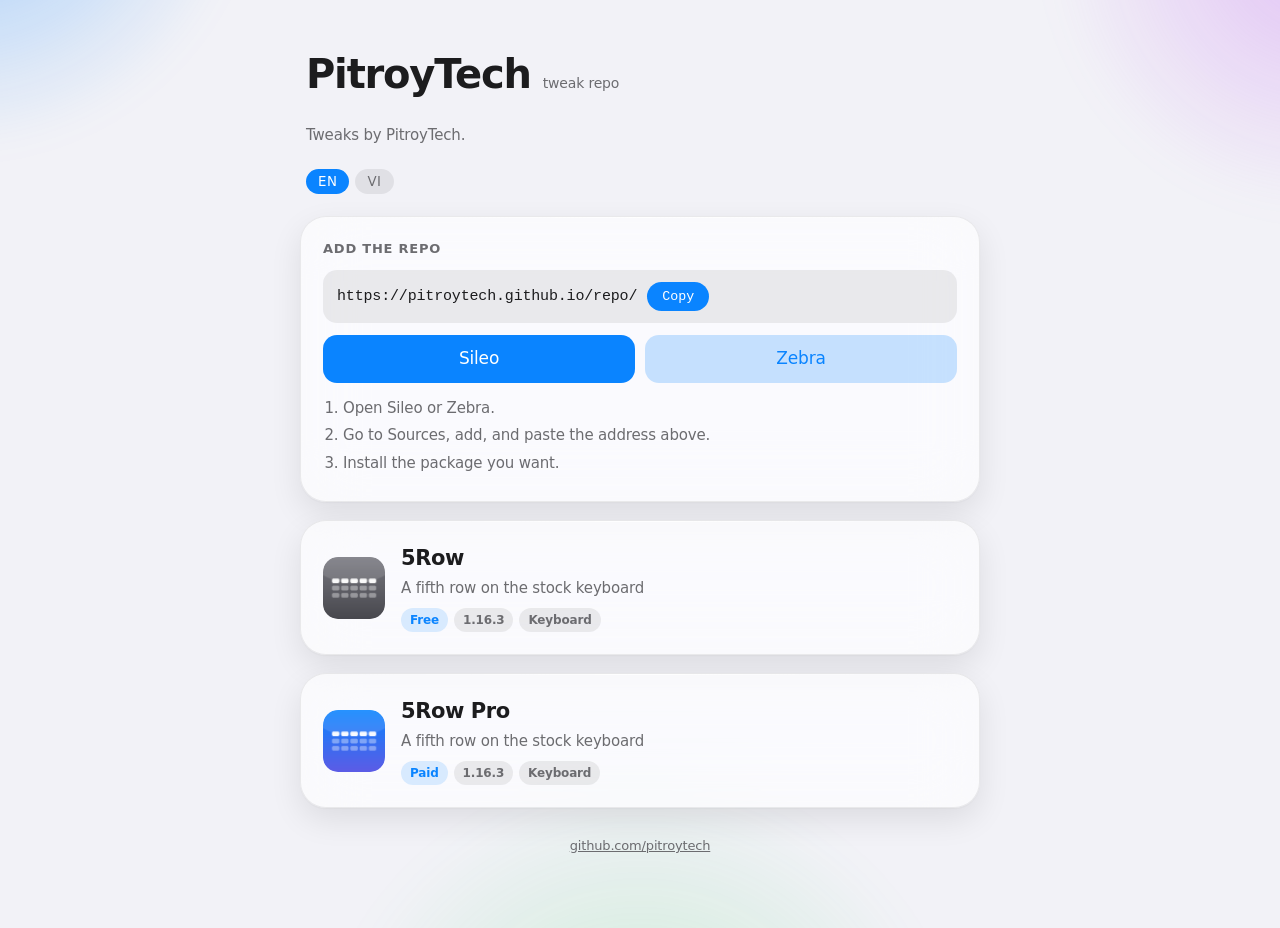
==== index.html @ bf1786ff "Add to Sileo and Add to Zebra buttons; drop the JSON depiction dinhno12313's repo renders well in bo" ====
<!DOCTYPE html>
<html lang="en">
<head>
<meta charset="utf-8">
<meta name="viewport" content="width=device-width, initial-scale=1, viewport-fit=cover">
<title>PitroyTech</title>
<meta name="description" content="Kho tweak miễn phí của PitroyTech.">
<meta name="theme-color" content="#f2f2f7" media="(prefers-color-scheme: light)">
<meta name="theme-color" content="#000000" media="(prefers-color-scheme: dark)">
<link rel="stylesheet" href="style.css">
</head>
<body>
<div class="wrap">

  <header class="masthead">
    <h1>PitroyTech</h1>
    <span class="by" id="kind"></span>
    <p class="lede"></p>
    <div id="lang" class="lang"></div>
  </header>

  <section class="glass card">
    <h3 id="addsrc"></h3>
    <div class="source">
      <span id="src">https://pitroytech.github.io/repo/</span>
      <button class="copy" id="copy" type="button"></button>
    </div>
    <div class="addbtns">
      <a class="addbtn" id="addsileo" href="#">Sileo</a>
      <a class="addbtn" id="addzebra" href="#">Zebra</a>
    </div>
    <ol class="steps" id="steps"></ol>
  </section>

  <div id="list"></div>

  <footer>
    <a href="https://github.com/pitroytech">github.com/pitroytech</a>
  </footer>

</div>

<script>
// Một tệp dữ liệu, hai trang đọc chung.
//
// Trang chủ và trang chi tiết cùng đọc packages.json, nên thêm một gói là sửa
// một chỗ. Chép tay nội dung sang hai trang HTML là cách chắc chắn để hai nơi
// nói hai phiên bản khác nhau.
const escape = (s) => String(s).replace(/[&<>"']/g,
  (c) => ({'&':'&amp;','<':'&lt;','>':'&gt;','"':'&quot;',"'":'&#39;'}[c]));

// Chọn ngôn ngữ một lần, dùng cho cả trang.
//
// Mọi trường hiển thị nay là {vi, en}. Một hàm đọc duy nhất, để không có chỗ
// nào quên rồi in ra `[object Object]` — thứ chỉ lộ ra trên máy người đọc.
const SCHEMA = 5;   // tăng khi ĐỔI hình dạng packages.json
const LANGS = ['en', 'vi'];

// Mặc định tiếng Anh, kể cả khi trình duyệt đặt tiếng Việt.
//
// Tweak này bán ra quốc tế, nên người lạ mở trang phải đọc được ngay; người
// Việt bấm một nút. Chọn theo `navigator.language` nghe có vẻ chu đáo hơn,
// nhưng nó khiến trang hiện hai thứ tiếng khác nhau cho hai người cùng đọc
// một link — và ảnh chụp trong bài giới thiệu sẽ không khớp trang họ thấy.
function pickLang() {
    const saved = localStorage.getItem('lang');
    return LANGS.includes(saved) ? saved : 'en';
}
let LANG = pickLang();
const t = (v) => (v && typeof v === 'object' && !Array.isArray(v)) ? (v[LANG] ?? v.en ?? '') : v;

// Nhãn cố định của trang. Song ngữ nửa vời — nội dung đổi mà khung không đổi —
// đọc khó hơn một ngữ, nên khung đi cùng nội dung.
const UI = {
    vi: { all: 'Tất cả gói', addSource: 'Thêm nguồn', copy: 'Sao chép',
          copied: 'Đã chép', manual: 'Chép tay', details: 'Chi tiết',
          kind: 'kho tweak', id: 'Mã gói', version: 'Phiên bản', section: 'Mục',
          compat: 'Tương thích', source: 'Nguồn',
          steps: ['Mở Sileo hoặc Zebra.',
                  'Sang mục Nguồn, bấm thêm, dán địa chỉ trên.',
                  'Tải gói bạn muốn.'],
          missing: 'Không có gói nào mang mã đó.',
          failed: 'Không đọc được danh sách gói.' },
    en: { all: 'All packages', addSource: 'Add the repo', copy: 'Copy',
          copied: 'Copied', manual: 'Select it', details: 'Details',
          kind: 'tweak repo', id: 'Identifier', version: 'Version', section: 'Section',
          compat: 'Compatibility', source: 'Links',
          steps: ['Open Sileo or Zebra.',
                  'Go to Sources, add, and paste the address above.',
                  'Install the package you want.'],
          missing: 'No package with that identifier.',
          failed: 'Could not load the package list.' },
};
const u = (k) => UI[LANG][k];

function langSwitch(render) {
    const bar = document.getElementById('lang');
    if (!bar) return;
    bar.innerHTML = LANGS.map((l) =>
        `<button type="button" data-l="${l}"${l === LANG ? ' class="on"' : ''}>${l.toUpperCase()}</button>`
    ).join('');
    bar.querySelectorAll('button').forEach((b) => b.addEventListener('click', () => {
        LANG = b.dataset.l;
        localStorage.setItem('lang', LANG);
        document.documentElement.lang = LANG;
        langSwitch(render);
        render();
    }));
    document.documentElement.lang = LANG;
}


fetch('packages.json?v=' + SCHEMA)
  .then((r) => r.json())
  .then((data) => {
    document.getElementById('src').textContent = data.repo.url;
    // Hai trình quản lý, hai lược đồ URL. Máy nào không cài thì nút đơn giản
    // không mở được gì — không có cách nào dò từ trang web, và một nút xám vì
    // đoán sai còn tệ hơn một nút bấm không ăn.
    document.getElementById('addsileo').href = 'sileo://source/' + data.repo.url;
    document.getElementById('addzebra').href = 'zbra://sources/add/' + data.repo.url;
    const render = () => {
      document.querySelector('.lede').textContent = t(data.repo.description);
      document.getElementById('kind').textContent = u('kind');
      document.getElementById('addsrc').textContent = u('addSource');
      document.getElementById('copy').textContent = u('copy');
      document.getElementById('steps').innerHTML =
        u('steps').map((x) => `<li>${escape(x)}</li>`).join('');
      document.getElementById('list').innerHTML = data.packages.map((p) => `
      <a class="glass card pkg" href="package.html?id=${encodeURIComponent(p.id)}">
        <div class="pkg-top">
          <img class="glyph" src="${escape(p.icon)}" alt="" width="62" height="62">
          <span>
            <h2>${escape(p.name)}</h2>
            <p>${escape(t(p.tagline))}</p>
            <span class="badges">
              <span class="badge">${escape(t(p.price))}</span>
              <span class="badge plain">${escape(p.version)}</span>
              <span class="badge plain">${escape(p.section)}</span>
            </span>
          </span>
        </div>
      </a>`).join('');
    };
    langSwitch(render);
    render();
  })
  .catch(() => {
    document.getElementById('list').innerHTML =
      `<div class="glass card"><p>${escape(u('failed'))}</p></div>`;
  });

document.getElementById('copy').addEventListener('click', async (event) => {
  const button = event.currentTarget;
  const text = document.getElementById('src').textContent;
  try {
    await navigator.clipboard.writeText(text);
    button.textContent = u('copied');
  } catch (error) {
    // Safari từ chối clipboard ở ngữ cảnh không an toàn. Bôi đen để người
    // dùng tự chép, thay vì một nút bấm không làm gì và không nói gì.
    const range = document.createRange();
    range.selectNodeContents(document.getElementById('src'));
    const selection = getSelection();
    selection.removeAllRanges();
    selection.addRange(range);
    button.textContent = u('manual');
  }
  setTimeout(() => { button.textContent = u('copy'); }, 2000);
});
</script>
</body>
</html>
---- style.css ----
/* Liquid Glass, kiểu iOS 26/27.
 *
 * Kính chỉ ra kính khi có thứ gì đó ở SAU nó để khúc xạ. Nên nền là vài vầng
 * màu mờ, và thẻ thì trong mờ chứ không phải xám đặc — một thẻ xám trên nền
 * phẳng chỉ là thẻ bo góc.
 *
 * Không CDN, không font tải về: trang này phục vụ từ GitHub Pages và phải mở
 * được cả khi mạng chặn thứ khác. Chữ dùng font hệ thống, vốn đã là SF trên
 * máy Apple — thứ người dùng jailbreak gần như chắc chắn đang dùng.
 */

:root {
    color-scheme: light dark;

    --bg: #f2f2f7;
    --ink: #1c1c1e;
    --ink-dim: #6c6c70;
    --glass: rgba(255, 255, 255, 0.62);
    --glass-edge: rgba(255, 255, 255, 0.85);
    --glass-line: rgba(0, 0, 0, 0.07);
    --tint: #0a84ff;
    --shadow: 0 1px 2px rgba(0, 0, 0, .04), 0 12px 32px rgba(0, 0, 0, .09);
    --radius: 26px;
}

@media (prefers-color-scheme: dark) {
    :root {
        --bg: #000;
        --ink: #f5f5f7;
        --ink-dim: #98989d;
        --glass: rgba(28, 28, 30, 0.58);
        --glass-edge: rgba(255, 255, 255, 0.14);
        --glass-line: rgba(255, 255, 255, 0.09);
        --shadow: 0 1px 2px rgba(0, 0, 0, .5), 0 16px 40px rgba(0, 0, 0, .55);
    }
}

* { box-sizing: border-box; }

html { -webkit-text-size-adjust: 100%; }

body {
    margin: 0;
    min-height: 100vh;
    background: var(--bg);
    color: var(--ink);
    font: 400 17px/1.5 -apple-system, BlinkMacSystemFont, "SF Pro Text",
          system-ui, "Segoe UI", Roboto, sans-serif;
    letter-spacing: -0.01em;
    overflow-x: hidden;
}

/* Ba vầng màu sau lớp kính. Cố định, không animation: trang này để đọc, và
 * một nền động sau chữ làm chữ khó đọc hơn chứ không đẹp hơn. */
body::before {
    content: "";
    position: fixed;
    inset: -20vmax;
    z-index: -1;
    background:
        radial-gradient(38vmax 38vmax at 12% 8%,  rgba(10, 132, 255, .38), transparent 60%),
        radial-gradient(34vmax 34vmax at 88% 14%, rgba(191, 90, 242, .32), transparent 62%),
        radial-gradient(42vmax 42vmax at 50% 96%, rgba(48, 209, 88, .22), transparent 60%);
    filter: blur(18px);
}

.wrap {
    max-width: 720px;
    margin: 0 auto;
    padding: 40px 20px 72px;
}

/* --- thanh đầu trang ------------------------------------------------- */

.masthead {
    display: flex;
    align-items: baseline;
    gap: 12px;
    flex-wrap: wrap;
    padding: 4px 6px 22px;
}

.masthead h1 {
    margin: 0;
    font-size: 40px;
    font-weight: 700;
    letter-spacing: -0.03em;
}

.masthead .by {
    font-size: 14px;
    color: var(--ink-dim);
}

.masthead .lede {
    flex-basis: 100%;
    margin: 8px 0 0;
    font-size: 15px;
    color: var(--ink-dim);
}

/* --- kính ------------------------------------------------------------- */

.glass {
    position: relative;
    background: var(--glass);
    -webkit-backdrop-filter: blur(30px) saturate(180%);
    backdrop-filter: blur(30px) saturate(180%);
    border: 1px solid var(--glass-line);
    border-radius: var(--radius);
    box-shadow: var(--shadow);
    overflow: hidden;
}

/* Vệt sáng ở mép trên. Đây là thứ làm bề mặt trông như thuỷ tinh chứ không
 * như nhựa mờ, và nó chỉ tốn một pseudo-element. */
.glass::after {
    content: "";
    position: absolute;
    inset: 0 0 auto;
    height: 1px;
    background: linear-gradient(90deg, transparent, var(--glass-edge), transparent);
    pointer-events: none;
}

.card { padding: 22px; margin-bottom: 18px; }

/* --- thẻ gói ----------------------------------------------------------- */

.pkg {
    display: block;
    color: inherit;
    text-decoration: none;
    -webkit-tap-highlight-color: transparent;
    transition: transform .22s cubic-bezier(.2, .8, .2, 1),
                box-shadow .22s cubic-bezier(.2, .8, .2, 1);
}

.pkg:hover, .pkg:focus-visible {
    transform: translateY(-2px);
    box-shadow: 0 2px 4px rgba(0, 0, 0, .05), 0 20px 46px rgba(0, 0, 0, .14);
}

.pkg:active { transform: scale(.985); }

.pkg-top { display: flex; align-items: center; gap: 16px; }

/* Icon là PNG dùng chung với Sileo, không phải hình vẽ bằng CSS.
 * Hai hình gần giống nhau ở hai nơi là hai hình sẽ lệch nhau. */
.glyph {
    flex: none;
    width: 62px;
    height: 62px;
    border-radius: 15px;
    display: block;
    box-shadow: inset 0 1px 0 rgba(255, 255, 255, .45);
}

.pkg h2 { margin: 0 0 2px; font-size: 21px; font-weight: 600; letter-spacing: -.02em; }
.pkg p  { margin: 0; font-size: 15px; color: var(--ink-dim); }

.badges { display: flex; gap: 6px; margin-top: 9px; flex-wrap: wrap; }

.badge {
    font-size: 12px;
    font-weight: 600;
    padding: 3px 9px;
    border-radius: 999px;
    background: color-mix(in srgb, var(--tint) 14%, transparent);
    color: var(--tint);
}

.badge.plain {
    background: var(--glass-line);
    color: var(--ink-dim);
}

/* --- hướng dẫn thêm nguồn --------------------------------------------- */

h3 { margin: 0 0 12px; font-size: 13px; font-weight: 600;
     letter-spacing: .06em; text-transform: uppercase; color: var(--ink-dim); }

.source {
    display: flex;
    align-items: center;
    gap: 10px;
    background: var(--glass-line);
    border-radius: 14px;
    padding: 12px 14px;
    font: 500 15px/1.3 ui-monospace, SFMono-Regular, Menlo, monospace;
    word-break: break-all;
}

button.copy {
    flex: none;
    border: 0;
    border-radius: 999px;
    padding: 7px 15px;
    font: 600 14px/1 inherit;
    font-family: inherit;
    color: #fff;
    background: var(--tint);
    cursor: pointer;
}

button.copy:active { opacity: .7; }

.steps { margin: 14px 0 0; padding-left: 20px; font-size: 15px; color: var(--ink-dim); }
.steps li { margin: 5px 0; }

/* --- trang chi tiết ---------------------------------------------------- */

.back {
    display: inline-block;
    margin-bottom: 16px;
    padding: 4px 6px;
    color: var(--tint);
    text-decoration: none;
    font-size: 16px;
}

.meta { display: grid; gap: 0; margin-top: 4px; }

.meta div {
    display: flex;
    justify-content: space-between;
    gap: 16px;
    padding: 12px 2px;
    border-top: 1px solid var(--glass-line);
    font-size: 15px;
}

.meta div span:first-child { color: var(--ink-dim); }
.meta div span:last-child  { text-align: right; }

.body p { margin: 0 0 12px; font-size: 16px; }
.body p:last-child { margin-bottom: 0; }

footer {
    margin-top: 28px;
    text-align: center;
    font-size: 13px;
    color: var(--ink-dim);
}

footer a { color: var(--ink-dim); }

/* --- khối nguồn -------------------------------------------------------- */

.srclinks { display: flex; flex-wrap: wrap; gap: 8px; }

.srclink {
    display: inline-flex;
    align-items: center;
    gap: 7px;
    padding: 8px 14px;
    border-radius: 999px;
    background: var(--glass-line);
    color: var(--ink);
    text-decoration: none;
    font-size: 15px;
    font-weight: 500;
}

.srclink:hover { background: color-mix(in srgb, var(--tint) 16%, transparent); color: var(--tint); }
.srclink svg { flex: none; }

.avail { margin: 12px 0 0; font-size: 14px; color: var(--ink-dim); }

/* --- chọn ngôn ngữ ----------------------------------------------------- */

.lang { display: flex; gap: 6px; margin: 10px 0 0; }

.lang button {
    border: 0;
    border-radius: 999px;
    padding: 5px 12px;
    font: 600 12px/1 inherit;
    font-family: inherit;
    letter-spacing: .04em;
    color: var(--ink-dim);
    background: var(--glass-line);
    cursor: pointer;
}

.lang button.on { color: #fff; background: var(--tint); }

/* --- tab Chi tiết / Nhật ký ------------------------------------------- */

.tabs {
    display: flex;
    gap: 6px;
    margin: 0 0 14px;
    padding: 4px;
    border-radius: 999px;
    background: var(--glass-line);
}

.tabs button {
    flex: 1;
    border: 0;
    border-radius: 999px;
    padding: 8px 14px;
    font: 600 14px/1 inherit;
    font-family: inherit;
    color: var(--ink-dim);
    background: transparent;
    cursor: pointer;
}

.tabs button.on {
    color: #fff;
    background: var(--tint);
}

/* Một bản phát hành trong nhật ký. */
.release + .release {
    margin-top: 20px;
    padding-top: 18px;
    border-top: 1px solid var(--glass-line);
}

.release h4 {
    display: flex;
    align-items: baseline;
    justify-content: space-between;
    gap: 12px;
    margin: 0 0 8px;
    font-size: 17px;
    font-weight: 600;
    letter-spacing: -.01em;
}

.release h4 span {
    font-size: 13px;
    font-weight: 400;
    color: var(--ink-dim);
}

.release ul { margin: 0; padding-left: 20px; }
.release li { margin: 5px 0; font-size: 15px; }

/* --- nút thêm nguồn ---------------------------------------------------- */

.addbtns { display: flex; gap: 10px; margin-top: 12px; }

.addbtn {
    flex: 1;
    padding: 11px 16px;
    border-radius: 14px;
    text-align: center;
    text-decoration: none;
    font: 600 15px/1 inherit;
    font-family: inherit;
    color: #fff;
    background: var(--tint);
    -webkit-tap-highlight-color: transparent;
}

.addbtn:active { opacity: .75; }

#addzebra { background: color-mix(in srgb, var(--tint) 22%, transparent); color: var(--tint); }
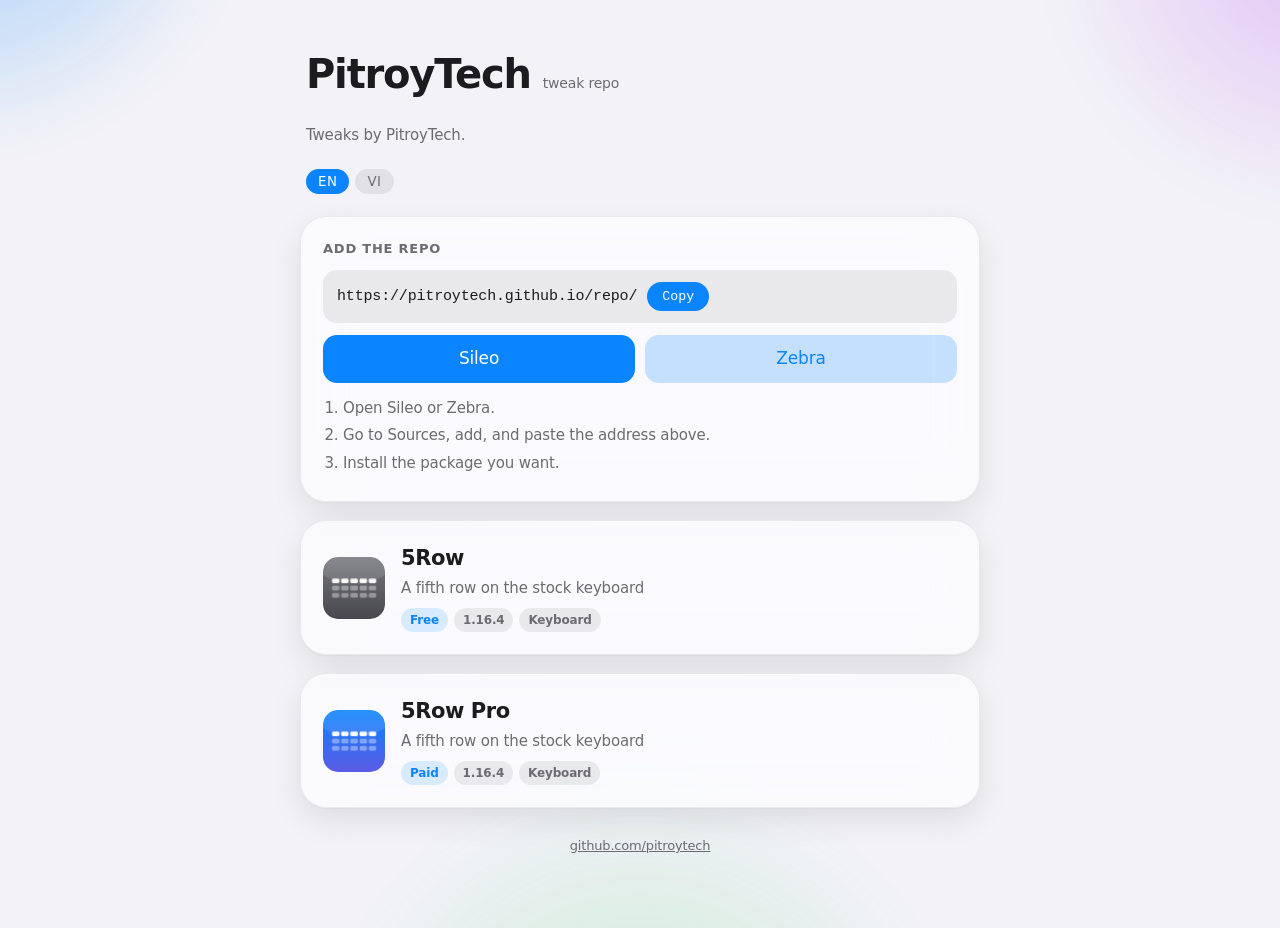
==== commit 125c2a58: "5Row 1.16.4" ====
--- a/index.html
+++ b/index.html
@@ -53,7 +53,7 @@
 //
 // Mọi trường hiển thị nay là {vi, en}. Một hàm đọc duy nhất, để không có chỗ
 // nào quên rồi in ra `[object Object]` — thứ chỉ lộ ra trên máy người đọc.
-const SCHEMA = 5;   // tăng khi ĐỔI hình dạng packages.json
+const SCHEMA = 6;   // tăng khi ĐỔI hình dạng packages.json
 const LANGS = ['en', 'vi'];
 
 // Mặc định tiếng Anh, kể cả khi trình duyệt đặt tiếng Việt.
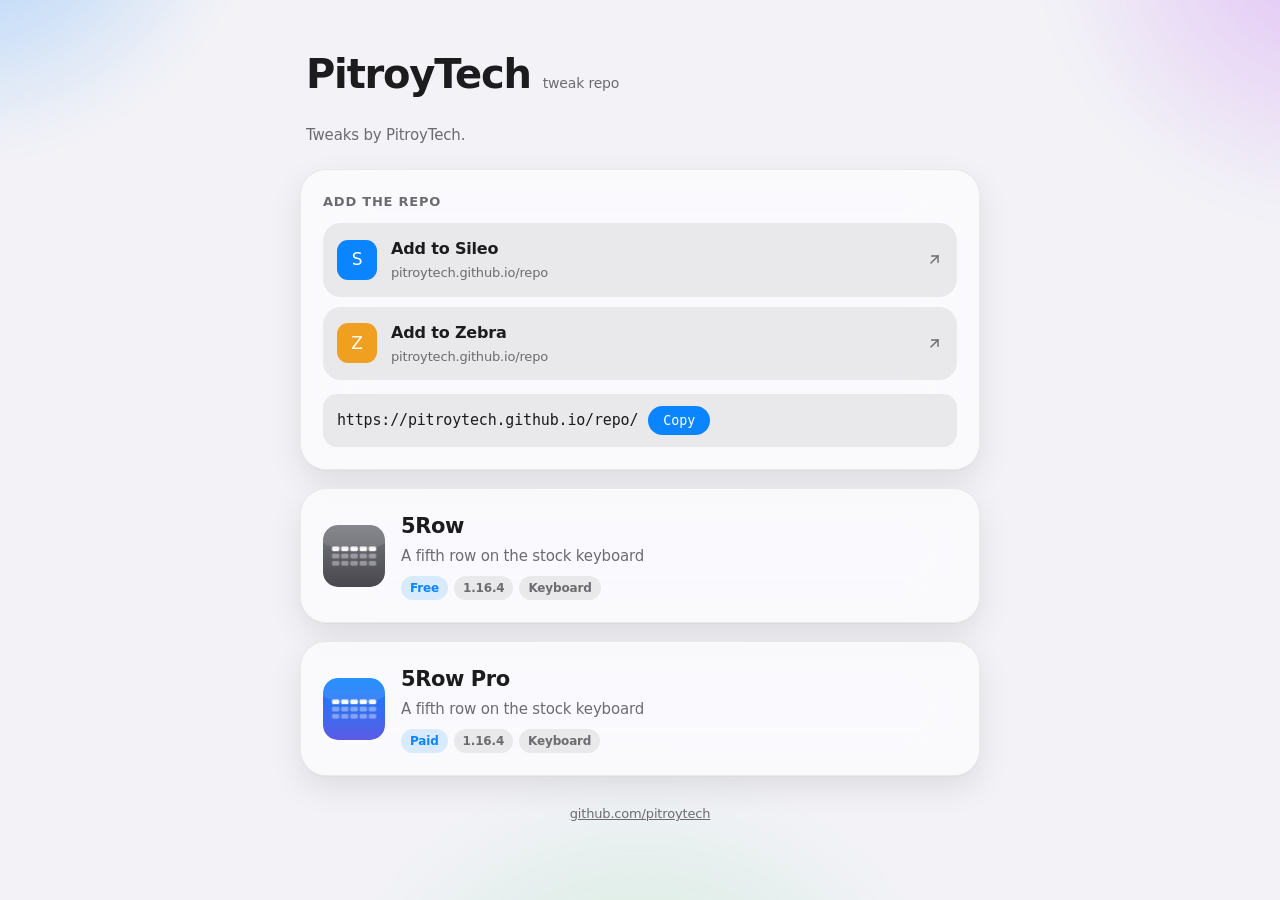
==== commit dcf0f2f2: "Rebuild the repo the way a working one is built Release carried no checksums. It was a hand-written " ====
--- a/index.html
+++ b/index.html
@@ -4,9 +4,10 @@
 <meta charset="utf-8">
 <meta name="viewport" content="width=device-width, initial-scale=1, viewport-fit=cover">
 <title>PitroyTech</title>
-<meta name="description" content="Kho tweak miễn phí của PitroyTech.">
+<meta name="description" content="Tweaks by PitroyTech.">
 <meta name="theme-color" content="#f2f2f7" media="(prefers-color-scheme: light)">
 <meta name="theme-color" content="#000000" media="(prefers-color-scheme: dark)">
+<link rel="icon" href="CydiaIcon.png">
 <link rel="stylesheet" href="style.css">
 </head>
 <body>
@@ -14,22 +15,34 @@
 
   <header class="masthead">
     <h1>PitroyTech</h1>
-    <span class="by" id="kind"></span>
+    <span class="by">tweak repo</span>
     <p class="lede"></p>
-    <div id="lang" class="lang"></div>
   </header>
 
   <section class="glass card">
-    <h3 id="addsrc"></h3>
+    <h3>Add the repo</h3>
+    <div class="sources">
+      <a class="source-card" id="addsileo" href="#">
+        <span class="source-mark">S</span>
+        <span class="source-copy">
+          <strong>Add to Sileo</strong>
+          <span id="srcsileo"></span>
+        </span>
+        <svg viewBox="0 0 24 24" aria-hidden="true"><path d="M7 17 17 7"/><path d="M8 7h9v9"/></svg>
+      </a>
+      <a class="source-card" id="addzebra" href="#">
+        <span class="source-mark">Z</span>
+        <span class="source-copy">
+          <strong>Add to Zebra</strong>
+          <span id="srczebra"></span>
+        </span>
+        <svg viewBox="0 0 24 24" aria-hidden="true"><path d="M7 17 17 7"/><path d="M8 7h9v9"/></svg>
+      </a>
+    </div>
     <div class="source">
       <span id="src">https://pitroytech.github.io/repo/</span>
-      <button class="copy" id="copy" type="button"></button>
+      <button class="copy" id="copy" type="button">Copy</button>
     </div>
-    <div class="addbtns">
-      <a class="addbtn" id="addsileo" href="#">Sileo</a>
-      <a class="addbtn" id="addzebra" href="#">Zebra</a>
-    </div>
-    <ol class="steps" id="steps"></ol>
   </section>
 
   <div id="list"></div>
@@ -46,127 +59,67 @@
 // Trang chủ và trang chi tiết cùng đọc packages.json, nên thêm một gói là sửa
 // một chỗ. Chép tay nội dung sang hai trang HTML là cách chắc chắn để hai nơi
 // nói hai phiên bản khác nhau.
+//
+// Chỉ còn tiếng Anh. Bản song ngữ trước đây bắt mọi trường hiển thị phải là
+// `{en, vi}` và mọi lượt đọc phải đi qua một hàm; đổi lại là một nút chuyển mà
+// trang gói nhúng trong Sileo không ai bấm.
+const SCHEMA = 8;   // tăng khi ĐỔI hình dạng packages.json
 const escape = (s) => String(s).replace(/[&<>"']/g,
   (c) => ({'&':'&amp;','<':'&lt;','>':'&gt;','"':'&quot;',"'":'&#39;'}[c]));
-
-// Chọn ngôn ngữ một lần, dùng cho cả trang.
-//
-// Mọi trường hiển thị nay là {vi, en}. Một hàm đọc duy nhất, để không có chỗ
-// nào quên rồi in ra `[object Object]` — thứ chỉ lộ ra trên máy người đọc.
-const SCHEMA = 6;   // tăng khi ĐỔI hình dạng packages.json
-const LANGS = ['en', 'vi'];
-
-// Mặc định tiếng Anh, kể cả khi trình duyệt đặt tiếng Việt.
-//
-// Tweak này bán ra quốc tế, nên người lạ mở trang phải đọc được ngay; người
-// Việt bấm một nút. Chọn theo `navigator.language` nghe có vẻ chu đáo hơn,
-// nhưng nó khiến trang hiện hai thứ tiếng khác nhau cho hai người cùng đọc
-// một link — và ảnh chụp trong bài giới thiệu sẽ không khớp trang họ thấy.
-function pickLang() {
-    const saved = localStorage.getItem('lang');
-    return LANGS.includes(saved) ? saved : 'en';
-}
-let LANG = pickLang();
-const t = (v) => (v && typeof v === 'object' && !Array.isArray(v)) ? (v[LANG] ?? v.en ?? '') : v;
-
-// Nhãn cố định của trang. Song ngữ nửa vời — nội dung đổi mà khung không đổi —
-// đọc khó hơn một ngữ, nên khung đi cùng nội dung.
-const UI = {
-    vi: { all: 'Tất cả gói', addSource: 'Thêm nguồn', copy: 'Sao chép',
-          copied: 'Đã chép', manual: 'Chép tay', details: 'Chi tiết',
-          kind: 'kho tweak', id: 'Mã gói', version: 'Phiên bản', section: 'Mục',
-          compat: 'Tương thích', source: 'Nguồn',
-          steps: ['Mở Sileo hoặc Zebra.',
-                  'Sang mục Nguồn, bấm thêm, dán địa chỉ trên.',
-                  'Tải gói bạn muốn.'],
-          missing: 'Không có gói nào mang mã đó.',
-          failed: 'Không đọc được danh sách gói.' },
-    en: { all: 'All packages', addSource: 'Add the repo', copy: 'Copy',
-          copied: 'Copied', manual: 'Select it', details: 'Details',
-          kind: 'tweak repo', id: 'Identifier', version: 'Version', section: 'Section',
-          compat: 'Compatibility', source: 'Links',
-          steps: ['Open Sileo or Zebra.',
-                  'Go to Sources, add, and paste the address above.',
-                  'Install the package you want.'],
-          missing: 'No package with that identifier.',
-          failed: 'Could not load the package list.' },
-};
-const u = (k) => UI[LANG][k];
-
-function langSwitch(render) {
-    const bar = document.getElementById('lang');
-    if (!bar) return;
-    bar.innerHTML = LANGS.map((l) =>
-        `<button type="button" data-l="${l}"${l === LANG ? ' class="on"' : ''}>${l.toUpperCase()}</button>`
-    ).join('');
-    bar.querySelectorAll('button').forEach((b) => b.addEventListener('click', () => {
-        LANG = b.dataset.l;
-        localStorage.setItem('lang', LANG);
-        document.documentElement.lang = LANG;
-        langSwitch(render);
-        render();
-    }));
-    document.documentElement.lang = LANG;
-}
-
 
 fetch('packages.json?v=' + SCHEMA)
   .then((r) => r.json())
   .then((data) => {
-    document.getElementById('src').textContent = data.repo.url;
-    // Hai trình quản lý, hai lược đồ URL. Máy nào không cài thì nút đơn giản
-    // không mở được gì — không có cách nào dò từ trang web, và một nút xám vì
-    // đoán sai còn tệ hơn một nút bấm không ăn.
-    document.getElementById('addsileo').href = 'sileo://source/' + data.repo.url;
-    document.getElementById('addzebra').href = 'zbra://sources/add/' + data.repo.url;
-    const render = () => {
-      document.querySelector('.lede').textContent = t(data.repo.description);
-      document.getElementById('kind').textContent = u('kind');
-      document.getElementById('addsrc').textContent = u('addSource');
-      document.getElementById('copy').textContent = u('copy');
-      document.getElementById('steps').innerHTML =
-        u('steps').map((x) => `<li>${escape(x)}</li>`).join('');
-      document.getElementById('list').innerHTML = data.packages.map((p) => `
+    const url = data.repo.url;
+    document.querySelector('.lede').textContent = data.repo.description;
+    document.getElementById('src').textContent = url;
+
+    // Hai trình quản lý, hai lược đồ URL. Trang web không dò được máy có cài
+    // cái nào, nên hiện cả hai — một nút xám vì đoán sai còn tệ hơn một nút
+    // bấm không ăn.
+    document.getElementById('addsileo').href = 'sileo://source/' + url;
+    document.getElementById('addzebra').href = 'zbra://sources/add/' + url;
+    const host = url.replace(/^https?:\/\//, '').replace(/\/$/, '');
+    document.getElementById('srcsileo').textContent = host;
+    document.getElementById('srczebra').textContent = host;
+
+    document.getElementById('list').innerHTML = data.packages.map((p) => `
       <a class="glass card pkg" href="package.html?id=${encodeURIComponent(p.id)}">
         <div class="pkg-top">
           <img class="glyph" src="${escape(p.icon)}" alt="" width="62" height="62">
           <span>
             <h2>${escape(p.name)}</h2>
-            <p>${escape(t(p.tagline))}</p>
+            <p>${escape(p.tagline)}</p>
             <span class="badges">
-              <span class="badge">${escape(t(p.price))}</span>
+              <span class="badge">${escape(p.price)}</span>
               <span class="badge plain">${escape(p.version)}</span>
               <span class="badge plain">${escape(p.section)}</span>
             </span>
           </span>
         </div>
       </a>`).join('');
-    };
-    langSwitch(render);
-    render();
   })
   .catch(() => {
     document.getElementById('list').innerHTML =
-      `<div class="glass card"><p>${escape(u('failed'))}</p></div>`;
+      '<div class="glass card"><p>Could not load the package list.</p></div>';
   });
 
 document.getElementById('copy').addEventListener('click', async (event) => {
   const button = event.currentTarget;
-  const text = document.getElementById('src').textContent;
   try {
-    await navigator.clipboard.writeText(text);
-    button.textContent = u('copied');
+    await navigator.clipboard.writeText(document.getElementById('src').textContent);
+    button.textContent = 'Copied';
   } catch (error) {
-    // Safari từ chối clipboard ở ngữ cảnh không an toàn. Bôi đen để người
-    // dùng tự chép, thay vì một nút bấm không làm gì và không nói gì.
+    // Safari từ chối clipboard ở ngữ cảnh không an toàn. Bôi đen để người dùng
+    // tự chép, thay vì một nút bấm không làm gì và không nói gì.
     const range = document.createRange();
     range.selectNodeContents(document.getElementById('src'));
     const selection = getSelection();
     selection.removeAllRanges();
     selection.addRange(range);
-    button.textContent = u('manual');
+    button.textContent = 'Select it';
   }
-  setTimeout(() => { button.textContent = u('copy'); }, 2000);
+  setTimeout(() => { button.textContent = 'Copy'; }, 2000);
 });
 </script>
 </body>
--- a/style.css
+++ b/style.css
@@ -267,24 +267,6 @@
 
 .avail { margin: 12px 0 0; font-size: 14px; color: var(--ink-dim); }
 
-/* --- chọn ngôn ngữ ----------------------------------------------------- */
-
-.lang { display: flex; gap: 6px; margin: 10px 0 0; }
-
-.lang button {
-    border: 0;
-    border-radius: 999px;
-    padding: 5px 12px;
-    font: 600 12px/1 inherit;
-    font-family: inherit;
-    letter-spacing: .04em;
-    color: var(--ink-dim);
-    background: var(--glass-line);
-    cursor: pointer;
-}
-
-.lang button.on { color: #fff; background: var(--tint); }
-
 /* --- tab Chi tiết / Nhật ký ------------------------------------------- */
 
 .tabs {
@@ -340,23 +322,116 @@
 .release ul { margin: 0; padding-left: 20px; }
 .release li { margin: 5px 0; font-size: 15px; }
 
-/* --- nút thêm nguồn ---------------------------------------------------- */
-
-.addbtns { display: flex; gap: 10px; margin-top: 12px; }
-
-.addbtn {
-    flex: 1;
-    padding: 11px 16px;
-    border-radius: 14px;
-    text-align: center;
+/* --- thẻ thêm nguồn ---------------------------------------------------- */
+
+.sources { display: grid; gap: 10px; margin-bottom: 14px; }
+
+.source-card {
+    display: flex;
+    align-items: center;
+    gap: 14px;
+    padding: 14px;
+    border-radius: 18px;
+    background: var(--glass-line);
+    color: inherit;
     text-decoration: none;
-    font: 600 15px/1 inherit;
-    font-family: inherit;
+    -webkit-tap-highlight-color: transparent;
+}
+
+.source-card:active { opacity: .7; }
+
+.source-mark {
+    flex: none;
+    width: 40px;
+    height: 40px;
+    border-radius: 11px;
+    display: grid;
+    place-items: center;
+    font: 700 19px/1 inherit;
     color: #fff;
     background: var(--tint);
-    -webkit-tap-highlight-color: transparent;
-}
-
-.addbtn:active { opacity: .75; }
-
-#addzebra { background: color-mix(in srgb, var(--tint) 22%, transparent); color: var(--tint); }
+}
+
+#addzebra .source-mark { background: #f0a020; }
+
+.source-copy { display: grid; gap: 2px; min-width: 0; }
+.source-copy strong { font-size: 16px; font-weight: 600; }
+.source-copy span {
+    font-size: 13px;
+    color: var(--ink-dim);
+    overflow: hidden;
+    text-overflow: ellipsis;
+    white-space: nowrap;
+}
+
+.source-card svg {
+    flex: none;
+    margin-left: auto;
+    width: 17px;
+    height: 17px;
+    fill: none;
+    stroke: var(--ink-dim);
+    stroke-width: 2;
+    stroke-linecap: round;
+}
+
+/* --- tab Details / Changelog ------------------------------------------- */
+
+.tabs {
+    display: flex;
+    gap: 6px;
+    margin: 0 0 18px;
+    padding: 4px;
+    border-radius: 999px;
+    background: var(--glass-line);
+}
+
+.tabs button {
+    flex: 1;
+    border: 0;
+    border-radius: 999px;
+    padding: 9px 14px;
+    font: 600 14px/1 inherit;
+    font-family: inherit;
+    color: var(--ink-dim);
+    background: transparent;
+    cursor: pointer;
+}
+
+.tabs button.on { color: #fff; background: var(--tint); }
+
+/* Tiêu đề trong phần mô tả: "Features:", "Notes:"… */
+.body h4 {
+    margin: 18px 0 8px;
+    font-size: 15px;
+    font-weight: 600;
+    letter-spacing: -.01em;
+}
+.body h4:first-child { margin-top: 0; }
+
+/* Một bản phát hành trong nhật ký. */
+.release + .release {
+    margin-top: 20px;
+    padding-top: 18px;
+    border-top: 1px solid var(--glass-line);
+}
+
+.release h4 {
+    display: flex;
+    align-items: baseline;
+    justify-content: space-between;
+    gap: 12px;
+    margin: 0 0 8px;
+    font-size: 17px;
+}
+
+.release h4 span { font-size: 13px; font-weight: 400; color: var(--ink-dim); }
+.release ul { margin: 0; padding-left: 20px; }
+.release li { margin: 5px 0; font-size: 15px; }
+
+/* Trong Sileo trang này nằm trong một webview hẹp: bỏ lề rộng và nền động,
+ * chữ phải bọc theo bề ngang máy chứ không dựa vào chỗ trống. */
+body.depiction .wrap { padding: 16px 14px 40px; }
+body.depiction::before { display: none; }
+
+.meta div span:last-child { overflow-wrap: anywhere; }
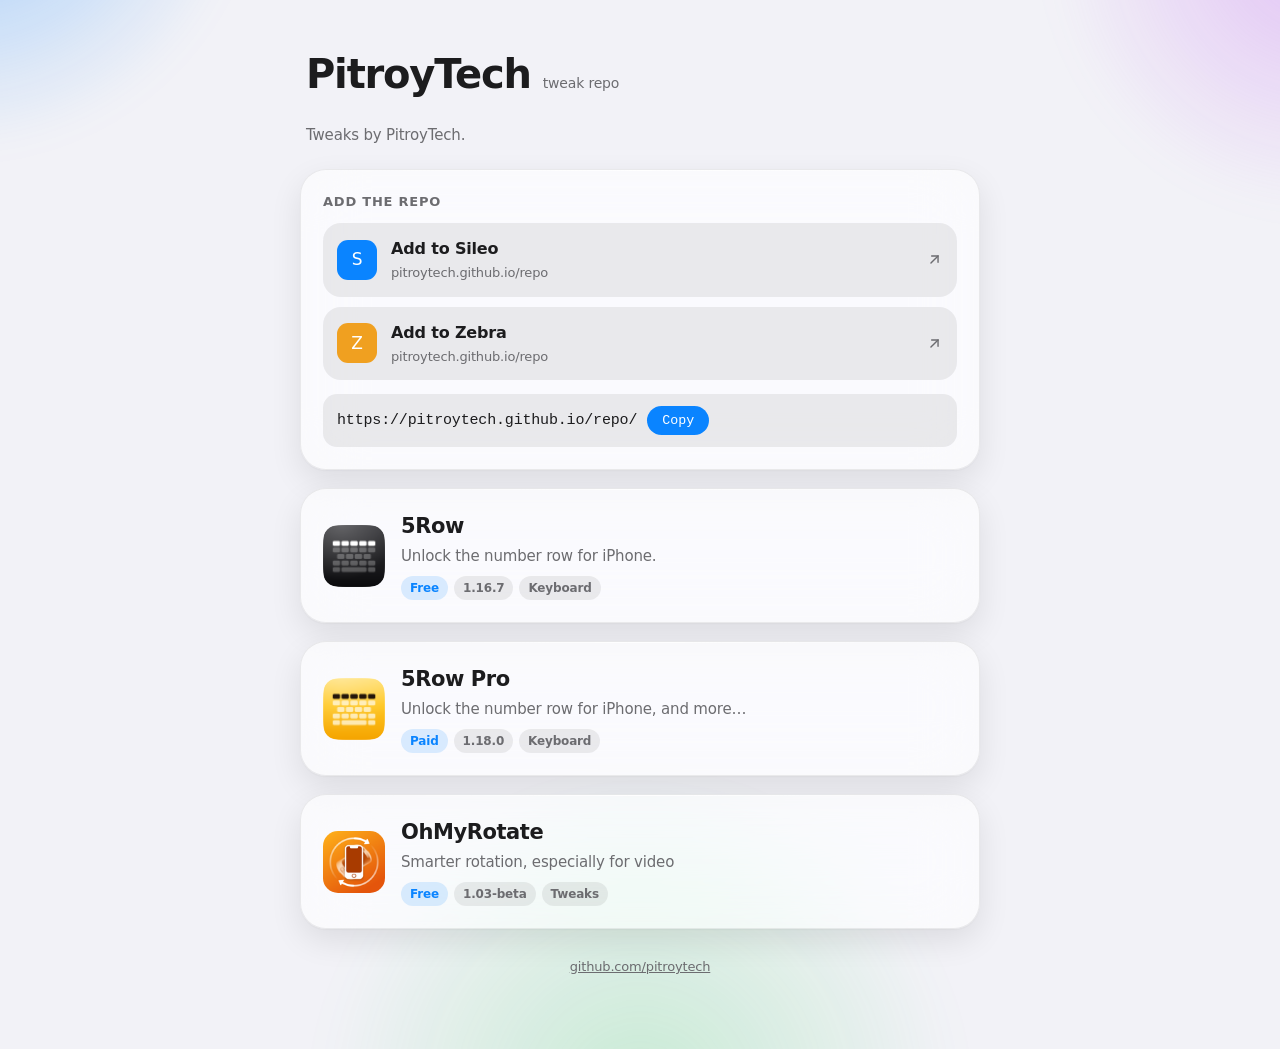
==== commit 0b5860d6: "feat: 5Row pages synced with Havoc, banner headers - 5Row Pro: listing text from Havoc (1.18.0), sol" ====
--- a/index.html
+++ b/index.html
@@ -63,7 +63,7 @@
 // Chỉ còn tiếng Anh. Bản song ngữ trước đây bắt mọi trường hiển thị phải là
 // `{en, vi}` và mọi lượt đọc phải đi qua một hàm; đổi lại là một nút chuyển mà
 // trang gói nhúng trong Sileo không ai bấm.
-const SCHEMA = 8;   // tăng khi ĐỔI hình dạng packages.json
+const SCHEMA = 9;   // tăng khi ĐỔI hình dạng packages.json
 const escape = (s) => String(s).replace(/[&<>"']/g,
   (c) => ({'&':'&amp;','<':'&lt;','>':'&gt;','"':'&quot;',"'":'&#39;'}[c]));
 
--- a/style.css
+++ b/style.css
@@ -435,3 +435,10 @@
 body.depiction::before { display: none; }
 
 .meta div span:last-child { overflow-wrap: anywhere; }
+
+/* Ảnh đầu trang gói, như headerImage của Sileo. */
+.banner { display: block; width: 100%; aspect-ratio: 1460 / 680; object-fit: cover;
+          border-radius: 22px; margin: 0 0 14px; background: #161618; }
+.body ul { margin: 0 0 12px; padding-left: 20px; font-size: 16px; }
+.body li { margin: 0 0 6px; }
+.body ul:last-child { margin-bottom: 0; }
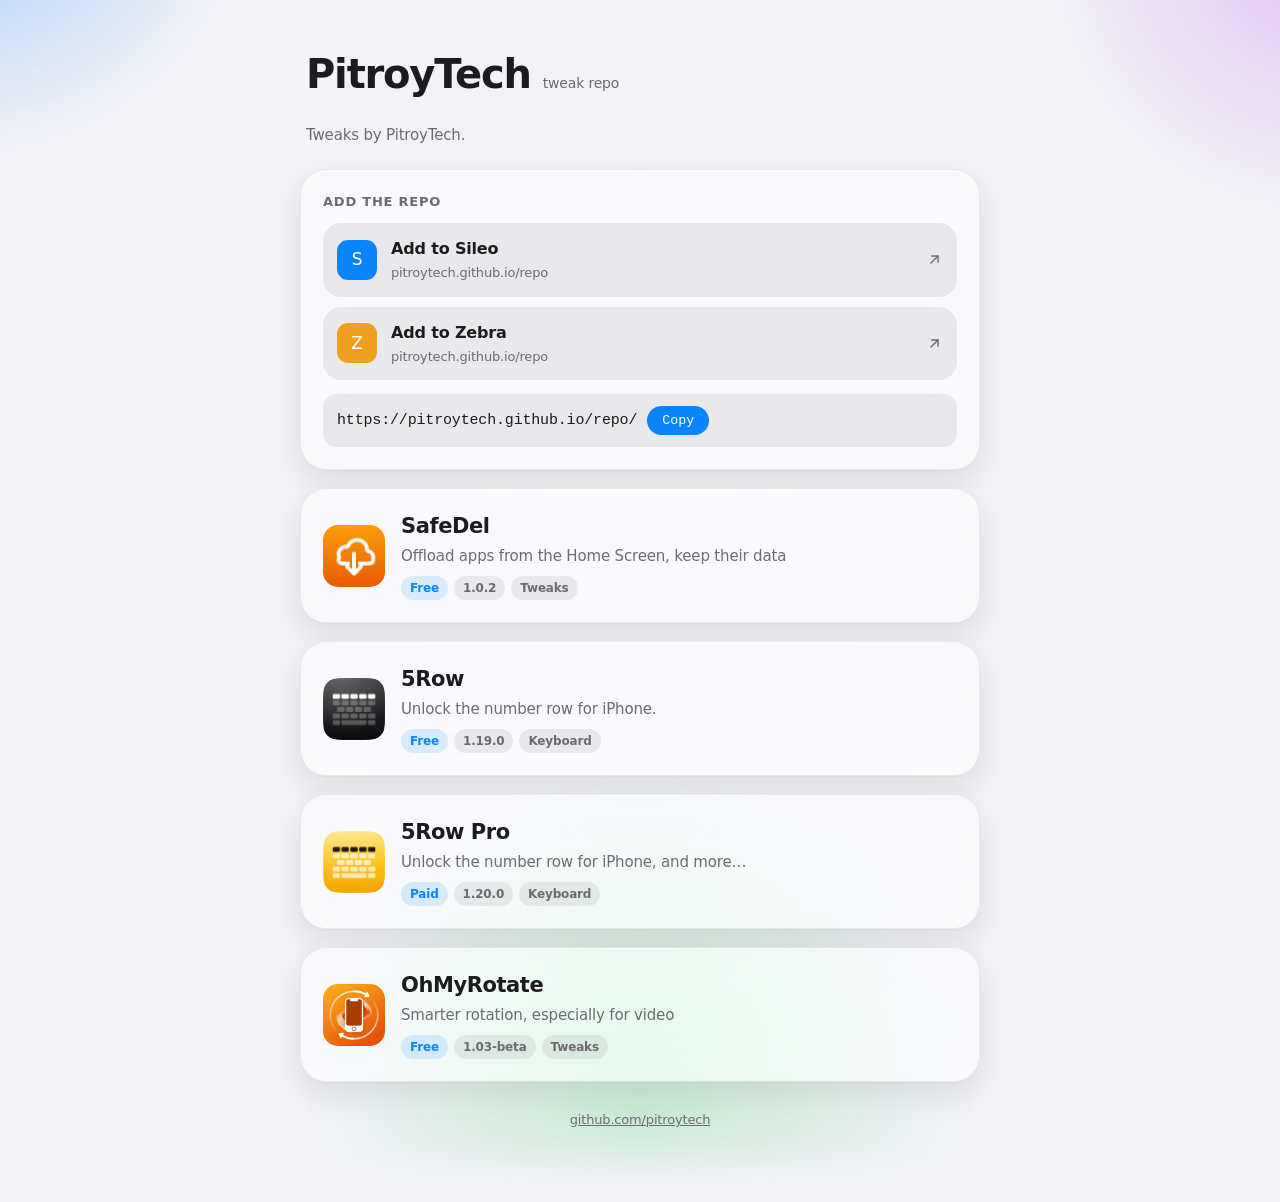
==== commit 7b9da3b9: "SafeDel 1.0.2 page: screenshots, iOS 15 and RootHide - packages.json: SafeDel 1.0.2, tested on iOS 1" ====
--- a/index.html
+++ b/index.html
@@ -8,7 +8,7 @@
 <meta name="theme-color" content="#f2f2f7" media="(prefers-color-scheme: light)">
 <meta name="theme-color" content="#000000" media="(prefers-color-scheme: dark)">
 <link rel="icon" href="CydiaIcon.png">
-<link rel="stylesheet" href="style.css">
+<link rel="stylesheet" href="style.css?v=10">
 </head>
 <body>
 <div class="wrap">
@@ -63,7 +63,7 @@
 // Chỉ còn tiếng Anh. Bản song ngữ trước đây bắt mọi trường hiển thị phải là
 // `{en, vi}` và mọi lượt đọc phải đi qua một hàm; đổi lại là một nút chuyển mà
 // trang gói nhúng trong Sileo không ai bấm.
-const SCHEMA = 9;   // tăng khi ĐỔI hình dạng packages.json
+const SCHEMA = 10;   // tăng khi ĐỔI hình dạng packages.json
 const escape = (s) => String(s).replace(/[&<>"']/g,
   (c) => ({'&':'&amp;','<':'&lt;','>':'&gt;','"':'&quot;',"'":'&#39;'}[c]));
 
--- a/style.css
+++ b/style.css
@@ -442,3 +442,9 @@
 .body ul { margin: 0 0 12px; padding-left: 20px; font-size: 16px; }
 .body li { margin: 0 0 6px; }
 .body ul:last-child { margin-bottom: 0; }
+
+/* Screenshots: horizontal strip, true aspect ratio, snaps per image. */
+.shots { display: flex; gap: 12px; overflow-x: auto; scroll-snap-type: x mandatory;
+  -webkit-overflow-scrolling: touch; padding-bottom: 4px; }
+.shots img { flex: 0 0 auto; height: min(460px, 62vh); width: auto; max-width: 85%;
+  object-fit: contain; border-radius: 16px; scroll-snap-align: start; }
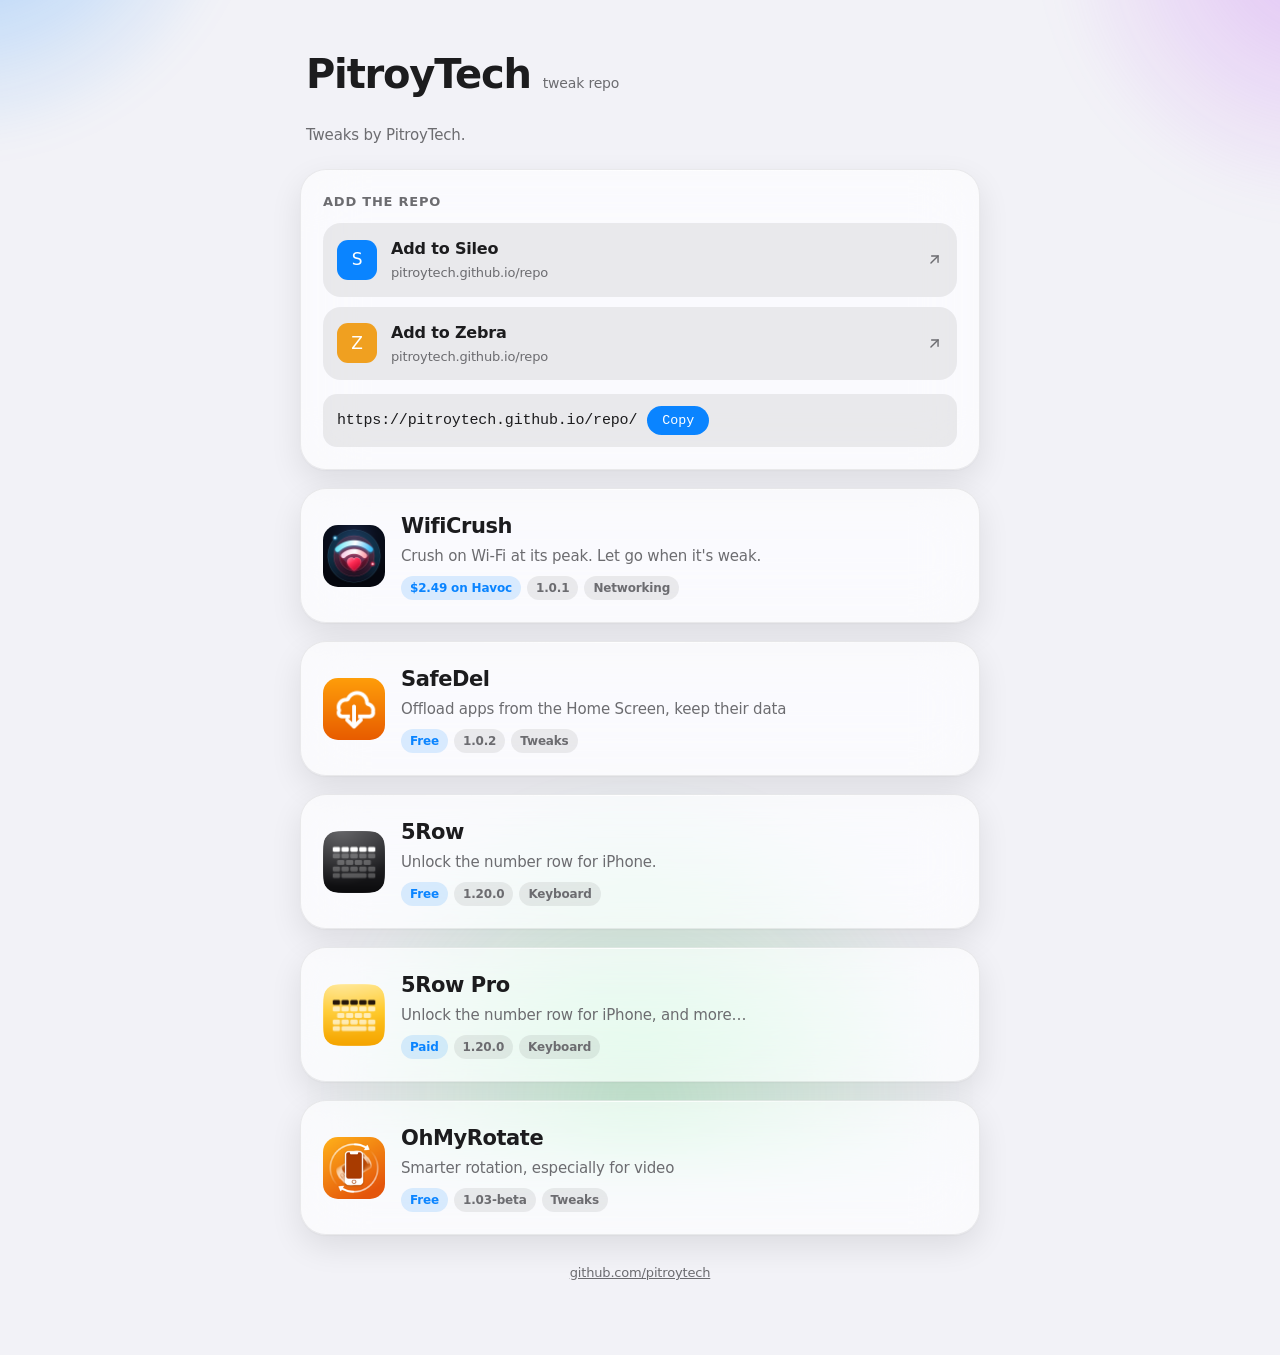
==== commit e2eee344: "5Row (Free) 1.20.0 page: Smart Shift in the features, changelog Smart Shift moves from "5Row Pro on " ====
--- a/index.html
+++ b/index.html
@@ -63,7 +63,7 @@
 // Chỉ còn tiếng Anh. Bản song ngữ trước đây bắt mọi trường hiển thị phải là
 // `{en, vi}` và mọi lượt đọc phải đi qua một hàm; đổi lại là một nút chuyển mà
 // trang gói nhúng trong Sileo không ai bấm.
-const SCHEMA = 10;   // tăng khi ĐỔI hình dạng packages.json
+const SCHEMA = 12;   // tăng khi ĐỔI hình dạng packages.json
 const escape = (s) => String(s).replace(/[&<>"']/g,
   (c) => ({'&':'&amp;','<':'&lt;','>':'&gt;','"':'&quot;',"'":'&#39;'}[c]));
 
